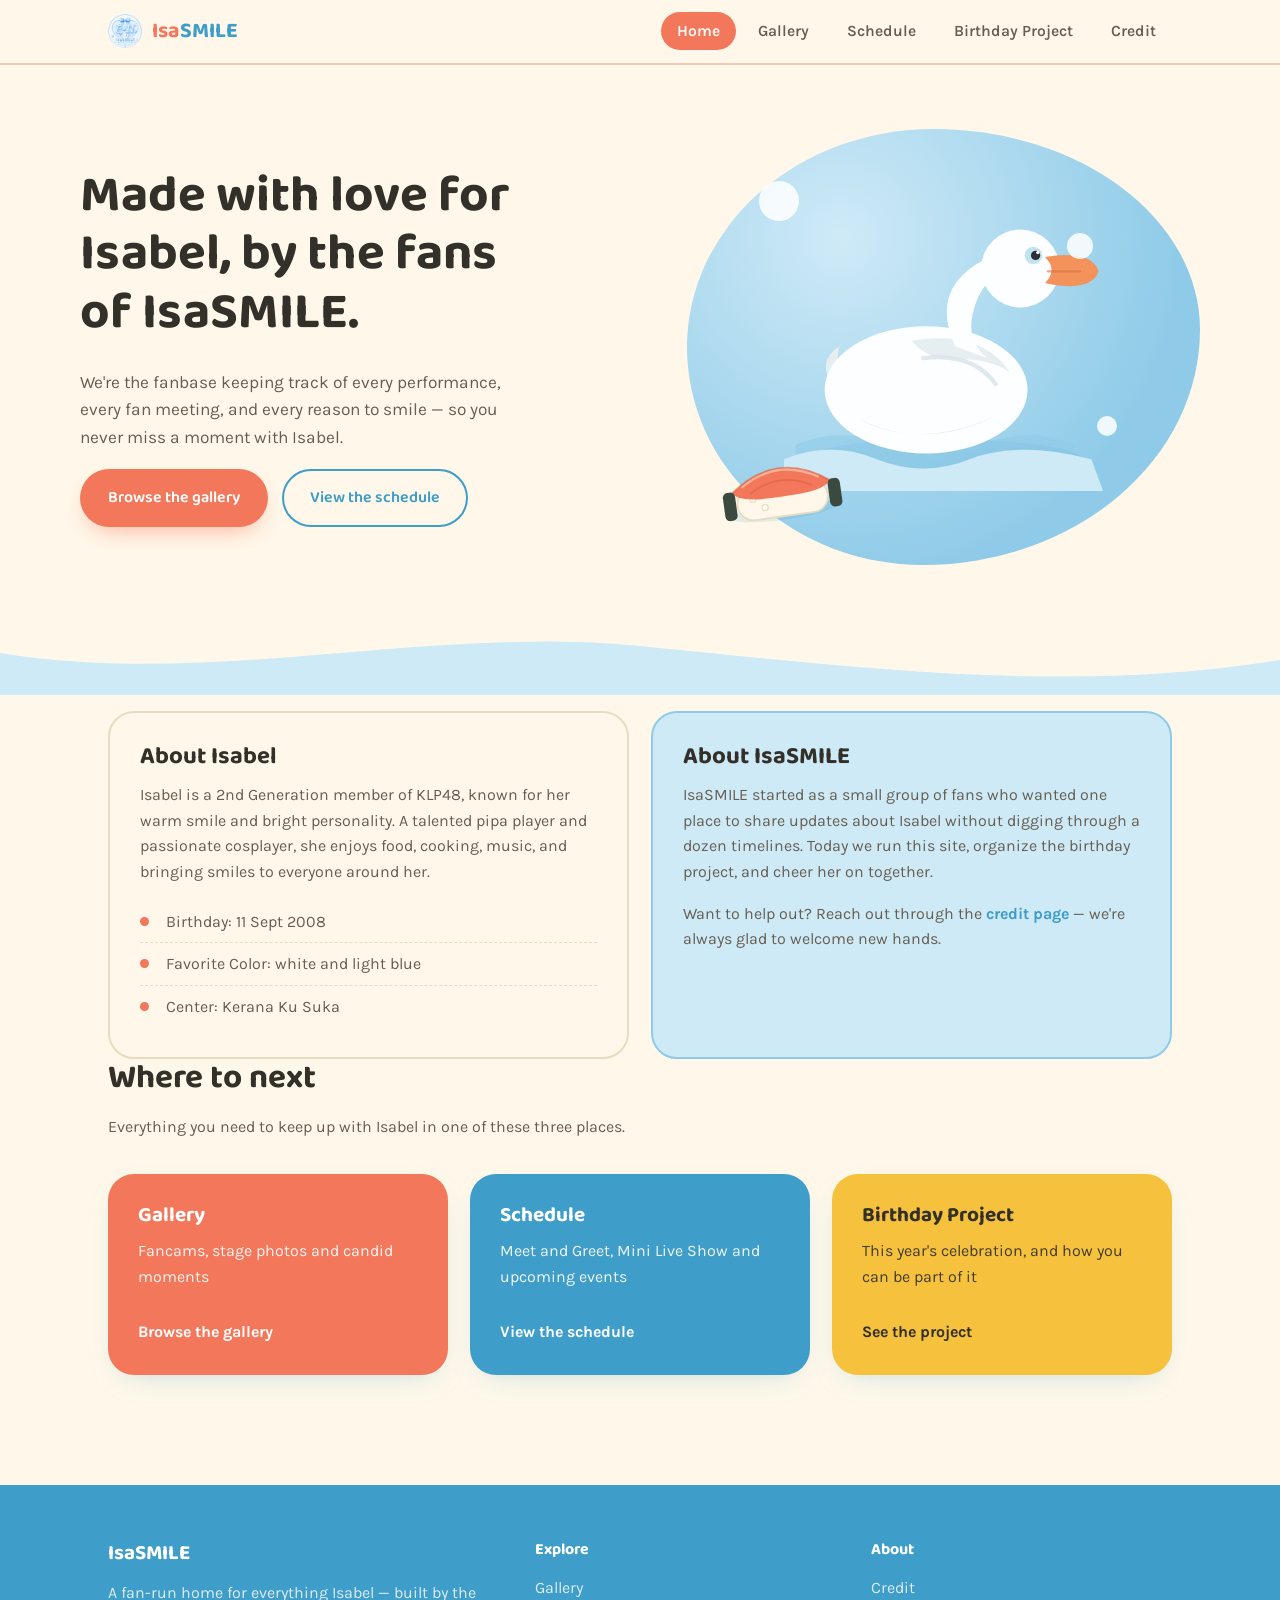
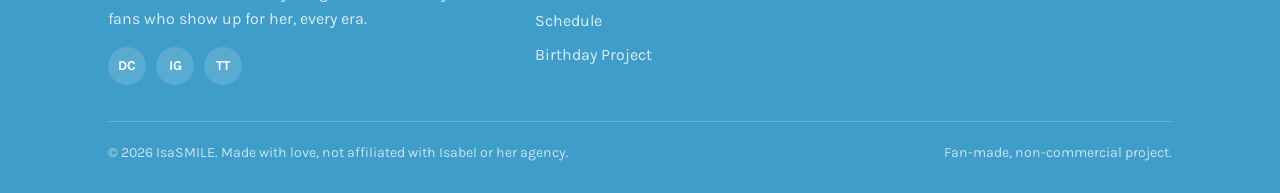
==== index.html @ 4066fa79 "Add files via upload" ====
<!DOCTYPE html>
<html lang="en">
<head>
<meta charset="UTF-8">
<meta name="viewport" content="width=device-width, initial-scale=1.0">
<title>IsaSMILE — Isabel Fanbase</title>
<meta name="description" content="IsaSMILE is the fan-run home for everything Isabel — gallery, schedule, and birthday project.">
<link rel="preconnect" href="https://fonts.googleapis.com">
<link rel="preconnect" href="https://fonts.gstatic.com" crossorigin>
<link href="https://fonts.googleapis.com/css2?family=Baloo+2:wght@500;600;700;800&family=Karla:wght@400;500;600;700&display=swap" rel="stylesheet">
<link rel="stylesheet" href="assets/style.css">
</head>
<body>

<nav class="navbar">
  <div class="nav-container">
    <a href="index.html" class="nav-logo">
      <img src="assets/isasmilelogo_transparent.png" alt="IsaSMILE Logo">
      <span><span class="logo-isa">Isa</span><span class="logo-smile">SMILE</span></span>
    </a>
    <button class="nav-toggle" id="navToggle" aria-label="Toggle menu">
      <span></span><span></span><span></span>
    </button>
    <ul class="nav-links" id="navLinks">
      <li><a href="index.html" class="active">Home</a></li>
      <li><a href="gallery.html">Gallery</a></li>
      <li><a href="schedule.html">Schedule</a></li>
      <li><a href="birthday.html">Birthday Project</a></li>
      <li><a href="credit.html">Credit</a></li>
    </ul>
  </div>
</nav>

<section class="hero container">
  <div class="hero-text hero-eyebrow-free">
    <h1>Made with love for Isabel, by the fans of IsaSMILE.</h1>
    <p>We're the fanbase keeping track of every performance, every fan meeting, and every reason to smile — so you never miss a moment with Isabel.</p>
    <div class="hero-actions">
      <a href="gallery.html" class="btn btn-primary">Browse the gallery</a>
      <a href="schedule.html" class="btn btn-secondary">View the schedule</a>
    </div>
  </div>
  <div class="hero-scene">
    <span class="hero-cloud" style="width:40px;height:40px;top:12%;left:14%;"></span>
    <span class="hero-cloud" style="width:26px;height:26px;top:24%;left:74%;"></span>
    <span class="hero-cloud" style="width:20px;height:20px;top:66%;left:80%;"></span>
    <img src="assets/goose.svg" alt="A white Roman goose floating on the water, IsaSMILE's mascot" class="hero-duck">
    <img src="assets/sushi.svg" alt="A piece of salmon nigiri sushi" class="hero-sushi">
  </div>
</section>

<div class="wave-divider">
  <svg viewBox="0 0 1440 100" preserveAspectRatio="none" xmlns="http://www.w3.org/2000/svg">
    <path d="M0,40 C240,90 480,0 720,30 C960,60 1200,100 1440,50 L1440,100 L0,100 Z"></path>
  </svg>
</div>

<section class="container" style="padding-top:16px;">
  <div class="bento-grid bento-2">
    <div class="bento-card">
      <h2>About Isabel</h2>
      <p>Isabel is a 2nd Generation member of KLP48, known for her warm smile and bright personality. A talented pipa player and passionate cosplayer, she enjoys food, cooking, music, and bringing smiles to everyone around her.
</p>
      <ul class="fact-list">
        <li>Birthday: 11 Sept 2008</li>
        <li>Favorite Color: white and light blue</li>
        <li>Center: Kerana Ku Suka</li>
      </ul>
    </div>
    <div class="bento-card on-sky">
      <h2>About IsaSMILE</h2>
      <p>IsaSMILE started as a small group of fans who wanted one place to share updates about Isabel without digging through a dozen timelines. Today we run this site, organize the birthday project, and cheer her on together.</p>
      <p>Want to help out? Reach out through the <a href="credit.html" style="color:var(--sky-deep); font-weight:700;">credit page</a> — we're always glad to welcome new hands.</p>
    </div>
  </div>
</section>

<section class="container">
  <div class="section-head">
    <h2>Where to next</h2>
    <p>Everything you need to keep up with Isabel in one of these three places.</p>
  </div>
  <div class="bento-grid bento-3">
    <a href="gallery.html" class="explore-card c-salmon">
      <h3>Gallery</h3>
      <p>Fancams, stage photos and candid moments</p>
      <span class="card-link">Browse the gallery</span>
    </a>
    <a href="schedule.html" class="explore-card c-sky">
      <h3>Schedule</h3>
      <p>Meet and Greet, Mini Live Show and upcoming events</p>
      <span class="card-link">View the schedule</span>
    </a>
    <a href="birthday.html" class="explore-card c-duck">
      <h3>Birthday Project</h3>
      <p>This year's celebration, and how you can be part of it</p>
      <span class="card-link">See the project</span>
    </a>
  </div>
</section>

<footer class="site-footer">
  <div class="container">
    <div class="footer-grid">
      <div>
        <div class="footer-brand">IsaSMILE</div>
        <p>A fan-run home for everything Isabel — built by the fans who show up for her, every era.</p>
        <div class="footer-social">
          <a href="https://discord.gg/p3qsa4rFu6" aria-label="Discord">DC</a>
          <a href="https://www.instagram.com/isasmile0911/" aria-label="Instagram">IG</a>
          <a href="https://www.tiktok.com/@isasmile0911?_r=1&_t=ZS-99YtHi2XewD" aria-label="TikTok">TT</a>
        </div>
      </div>
      <div>
        <div class="footer-heading">Explore</div>
        <ul class="footer-links">
          <li><a href="gallery.html">Gallery</a></li>
          <li><a href="schedule.html">Schedule</a></li>
          <li><a href="birthday.html">Birthday Project</a></li>
        </ul>
      </div>
      <div>
        <div class="footer-heading">About</div>
        <ul class="footer-links">
          <li><a href="credit.html">Credit</a></li>
        </ul>
      </div>
    </div>
    <div class="footer-bottom">
      <span>&copy; <span class="js-year"></span> IsaSMILE. Made with love, not affiliated with Isabel or her agency.</span>
      <span>Fan-made, non-commercial project.</span>
    </div>
  </div>
</footer>

<script src="assets/script.js"></script>
</body>
</html>
---- assets/style.css ----
/* =========================================================
   IsaSMILE — shared stylesheet
   Palette: sky blue, salmon, rice cream, duck yellow, nori ink
   ========================================================= */

:root{
  --sky-light:#CFEAF7;
  --sky:#8FCBE8;
  --sky-deep:#3E9DC9;
  --salmon:#F3775A;
  --salmon-light:#FCC7B0;
  --rice:#FFF8EA;
  --rice-line:#E8DCC0;
  --duck-yellow:#F6C23E;
  --duck-yellow-deep:#E0A82E;
  --nori:#3A4A3E;
  --ink:#33302A;
  --ink-soft:#655F52;
  --white:#FFFFFF;

  --font-display:'Baloo 2', system-ui, sans-serif;
  --font-body:'Karla', system-ui, sans-serif;

  --container:1120px;
  --radius-lg:26px;
  --radius-md:18px;
  --radius-sm:12px;
  --shadow-soft:0 10px 30px -14px rgba(62,157,201,0.35);
}

*,*::before,*::after{ box-sizing:border-box; }
html{ scroll-behavior:smooth; }
body{
  margin:0;
  font-family:var(--font-body);
  color:var(--ink);
  background:var(--rice);
  line-height:1.6;
  -webkit-font-smoothing:antialiased;
}
img{ max-width:100%; display:block; }
a{ color:inherit; text-decoration:none; }
ul{ margin:0; padding:0; list-style:none; }
h1,h2,h3,h4{
  font-family:var(--font-display);
  color:var(--ink);
  margin:0 0 .5em;
  font-weight:700;
  line-height:1.15;
}
p{ margin:0 0 1em; color:var(--ink-soft); max-width:64ch; }
button{ font-family:inherit; }

:focus-visible{
  outline:3px solid var(--sky-deep);
  outline-offset:3px;
  border-radius:6px;
}

@media (prefers-reduced-motion: reduce){
  *{ animation-duration:0.001ms !important; animation-iteration-count:1 !important; transition-duration:0.001ms !important; scroll-behavior:auto !important; }
}

.container{
  width:100%;
  max-width:var(--container);
  margin:0 auto;
  padding:0 28px;
}

.page-content{ padding-top:44px; }

/* ---------- Buttons ---------- */
.btn{
  display:inline-flex;
  align-items:center;
  gap:8px;
  padding:14px 26px;
  border-radius:999px;
  font-family:var(--font-display);
  font-weight:600;
  font-size:1rem;
  border:2px solid transparent;
  cursor:pointer;
  transition:transform .18s ease, box-shadow .18s ease, background .18s ease;
}
.btn-primary{
  background:var(--salmon);
  color:var(--white);
  box-shadow:0 10px 24px -10px rgba(243,119,90,0.65);
}
.btn-primary:hover{ transform:translateY(-2px); background:#E8613F; }
.btn-secondary{
  background:transparent;
  border-color:var(--sky-deep);
  color:var(--sky-deep);
}
.btn-secondary:hover{ background:var(--sky-light); transform:translateY(-2px); }

/* ---------- Navbar ---------- */
.navbar{
  position:sticky;
  top:0;
  z-index:50;
  background:rgba(255,248,234,0.9);
  backdrop-filter:blur(8px);
  border-bottom:2px solid var(--salmon-light);
}
.nav-container{
  max-width:var(--container);
  margin:0 auto;
  padding:14px 28px;
  display:flex;
  align-items:center;
  justify-content:space-between;
}
.nav-logo{
  display:flex;
  align-items:center;
  gap:10px;
  font-family:var(--font-display);
  font-size:1.35rem;
  font-weight:700;
}
.nav-logo img{ width:34px; height:auto; }
.nav-logo .logo-isa{ color:var(--salmon); }
.nav-logo .logo-smile{ color:var(--sky-deep); }

.nav-links{
  display:flex;
  align-items:center;
  gap:6px;
}
.nav-links a{
  padding:10px 16px;
  border-radius:999px;
  font-weight:600;
  font-size:.98rem;
  color:var(--ink-soft);
  transition:background .16s ease, color .16s ease;
}
.nav-links a:hover{ background:var(--sky-light); color:var(--ink); }
.nav-links a.active{ background:var(--salmon); color:var(--white); }

.nav-toggle{
  display:none;
  flex-direction:column;
  gap:5px;
  background:none;
  border:none;
  padding:8px;
  cursor:pointer;
}
.nav-toggle span{
  width:24px; height:3px; border-radius:3px;
  background:var(--ink);
}

@media (max-width:860px){
  .nav-toggle{ display:flex; }
  .nav-links{
    position:absolute;
    top:100%; left:0; right:0;
    background:var(--rice);
    flex-direction:column;
    align-items:stretch;
    padding:10px 20px 20px;
    border-bottom:2px solid var(--salmon-light);
    display:none;
  }
  .nav-links.open{ display:flex; }
  .nav-links a{ padding:12px 14px; }
}

/* ---------- Footer ---------- */
.site-footer{
  margin-top:110px;
  background:var(--sky-deep);
  color:var(--white);
  padding:52px 0 28px;
}
.footer-grid{
  display:grid;
  grid-template-columns:1.3fr 1fr 1fr;
  gap:36px;
  margin-bottom:36px;
}
.footer-brand{
  font-family:var(--font-display);
  font-size:1.3rem;
  font-weight:700;
  margin-bottom:10px;
}
.footer-grid p{ color:rgba(255,255,255,0.82); }
.footer-heading{
  font-family:var(--font-display);
  font-weight:700;
  margin-bottom:12px;
  font-size:1rem;
}
.footer-links li{ margin-bottom:8px; }
.footer-links a{ color:rgba(255,255,255,0.82); }
.footer-links a:hover{ color:var(--duck-yellow); }
.footer-social{ display:flex; gap:10px; flex-wrap:wrap; }
.footer-social a{
  width:38px; height:38px;
  border-radius:50%;
  background:rgba(255,255,255,0.14);
  display:flex; align-items:center; justify-content:center;
  font-size:.85rem; font-weight:700;
}
.footer-social a:hover{ background:var(--duck-yellow); color:var(--ink); }
.footer-bottom{
  border-top:1px solid rgba(255,255,255,0.22);
  padding-top:20px;
  font-size:.88rem;
  color:rgba(255,255,255,0.72);
  display:flex; flex-wrap:wrap; gap:8px 18px; justify-content:space-between;
}

@media (max-width:760px){
  .footer-grid{ grid-template-columns:1fr; }
}

/* ---------- Hero (home) ---------- */
.hero{
  padding:64px 0 40px;
  display:grid;
  grid-template-columns:1.05fr 0.95fr;
  gap:40px;
  align-items:center;
}
.hero-eyebrow-free h1{
  font-size:clamp(2.1rem, 4vw, 3.4rem);
  max-width:14ch;
}
.hero-text p{ font-size:1.08rem; max-width:46ch; }
.hero-actions{ display:flex; gap:14px; flex-wrap:wrap; margin-top:8px; }

.hero-scene{
  position:relative;
  aspect-ratio:1/0.85;
  border-radius:48% 52% 54% 46% / 50% 46% 54% 50%;
  background:radial-gradient(circle at 30% 25%, var(--sky-light), var(--sky) 70%);
  display:flex; align-items:center; justify-content:center;
  overflow:visible;
}
.hero-cloud{
  position:absolute;
  background:var(--white);
  border-radius:50%;
  opacity:.85;
}
.hero-duck{
  width:62%;
  animation:bob 4.5s ease-in-out infinite;
}
.hero-sushi{
  position:absolute;
  width:24%;
  bottom:8%;
  left:6%;
  transform:rotate(-8deg);
}
@keyframes bob{
  0%,100%{ transform:translateY(0) rotate(-1deg); }
  50%{ transform:translateY(-10px) rotate(1deg); }
}

@media (max-width:860px){
  .hero{ grid-template-columns:1fr; padding-top:36px; }
  .hero-scene{ max-width:340px; margin:0 auto; }
}

/* ---------- Wave divider ---------- */
.wave-divider{ line-height:0; margin-top:20px; }
.wave-divider svg{ width:100%; height:70px; display:block; }
.wave-divider path{ fill:var(--sky-light); }

/* ---------- Section rhythm ---------- */
section{ padding:64px 0; }
.section-head{ margin-bottom:34px; max-width:62ch; }
.section-head h2{ font-size:clamp(1.6rem, 2.6vw, 2.15rem); }

/* ---------- Bento cards ---------- */
.bento-grid{
  display:grid;
  gap:22px;
}
.bento-2{ grid-template-columns:1fr 1fr; }
.bento-3{ grid-template-columns:repeat(3,1fr); }

.bento-card{
  background:var(--rice);
  border:2px solid var(--rice-line);
  border-radius:var(--radius-lg);
  padding:30px;
}
.bento-card.on-sky{ background:var(--sky-light); border-color:var(--sky); }
.bento-card.on-salmon{ background:var(--salmon-light); border-color:#F5A98D; }

.fact-list li{
  padding:8px 0 8px 26px;
  position:relative;
  color:var(--ink-soft);
  border-bottom:1px dashed var(--rice-line);
}
.fact-list li:last-child{ border-bottom:none; }
.fact-list li::before{
  content:"";
  position:absolute; left:0; top:16px;
  width:9px; height:9px; border-radius:50%;
  background:var(--salmon);
}

.explore-card{
  display:block;
  border-radius:var(--radius-lg);
  padding:28px;
  border:2px solid transparent;
  transition:transform .18s ease, box-shadow .18s ease;
  box-shadow:var(--shadow-soft);
}
.explore-card:hover{ transform:translateY(-6px); }
.explore-card.c-salmon{ background:var(--salmon); color:var(--white); }
.explore-card.c-sky{ background:var(--sky-deep); color:var(--white); }
.explore-card.c-duck{ background:var(--duck-yellow); color:var(--ink); }
.explore-card h3{ color:inherit; font-size:1.3rem; }
.explore-card p{ color:inherit; opacity:.92; }
.explore-card .card-link{ font-weight:700; margin-top:14px; display:inline-block; }

@media (max-width:900px){
  .bento-2,.bento-3{ grid-template-columns:1fr; }
}

/* ---------- Callout / washi note ---------- */
.callout{
  background:var(--duck-yellow);
  color:var(--ink);
  border-radius:var(--radius-md);
  padding:16px 22px;
  font-size:.96rem;
  font-weight:600;
  margin-bottom:34px;
  display:inline-flex;
  gap:10px;
  align-items:flex-start;
  transform:rotate(-0.6deg);
}

/* ---------- Filter pills ---------- */
.filter-row{ display:flex; gap:10px; flex-wrap:wrap; margin-bottom:30px; }
.filter-pill{
  padding:9px 18px;
  border-radius:999px;
  border:2px solid var(--sky);
  background:transparent;
  color:var(--sky-deep);
  font-weight:700;
  font-size:.92rem;
  cursor:pointer;
  transition:background .16s ease,color .16s ease;
}
.filter-pill.active,.filter-pill:hover{ background:var(--sky-deep); border-color:var(--sky-deep); color:var(--white); }

/* ---------- Gallery ---------- */
.gallery-grid{
  display:grid;
  grid-template-columns:repeat(4, 1fr);
  grid-auto-rows:180px;
  gap:18px;
}
.gallery-item{
  border-radius:var(--radius-md);
  overflow:hidden;
  position:relative;
  cursor:pointer;
  border:2px solid var(--rice-line);
  background:var(--rice);
}
.gallery-item.tall{ grid-row:span 2; }
.gallery-item.wide{ grid-column:span 2; }

.placeholder-art{
  position:absolute; inset:0;
  display:flex; align-items:center; justify-content:center;
}
.placeholder-art img{ width:34%; opacity:.9; }
.placeholder-art.tone-salmon{ background:linear-gradient(160deg, var(--salmon-light), var(--salmon)); }
.placeholder-art.tone-sky{ background:linear-gradient(160deg, var(--sky-light), var(--sky-deep)); }
.placeholder-art.tone-duck{ background:linear-gradient(160deg, #FBE6A8, var(--duck-yellow)); }
.placeholder-art.tone-rice{ background:linear-gradient(160deg, var(--rice), var(--rice-line)); }

.gallery-caption{
  position:absolute; left:0; right:0; bottom:0;
  padding:10px 14px;
  background:linear-gradient(to top, rgba(51,48,42,0.78), transparent);
  color:var(--white);
  font-size:.86rem;
  font-weight:600;
}

@media (max-width:900px){
  .gallery-grid{ grid-template-columns:repeat(2,1fr); }
  .gallery-item.wide{ grid-column:span 2; }
}
@media (max-width:520px){
  .gallery-grid{ grid-template-columns:1fr; }
  .gallery-item.wide,.gallery-item.tall{ grid-column:span 1; grid-row:span 1; }
}

/* Lightbox */
.lightbox{
  position:fixed; inset:0; z-index:100;
  background:rgba(51,48,42,0.72);
  display:none;
  align-items:center; justify-content:center;
  padding:24px;
}
.lightbox.open{ display:flex; }
.lightbox-inner{
  background:var(--rice);
  border-radius:var(--radius-lg);
  max-width:480px; width:100%;
  overflow:hidden;
}
.lightbox-art{ height:280px; position:relative; }
.lightbox-body{ padding:22px 26px 26px; }
.lightbox-close{
  position:absolute; top:16px; right:16px;
  width:36px; height:36px; border-radius:50%;
  background:var(--white); border:none; cursor:pointer;
  font-size:1.1rem; font-weight:700; color:var(--ink);
  z-index:2;
}

/* ---------- Schedule timeline ---------- */
.legend{ display:flex; gap:18px; flex-wrap:wrap; margin-bottom:38px; }
.legend-item{ display:flex; align-items:center; gap:8px; font-size:.92rem; color:var(--ink-soft); font-weight:600; }
.legend-dot{ width:12px; height:12px; border-radius:50%; }

.timeline{ position:relative; padding-left:34px; }
.timeline::before{
  content:"";
  position:absolute; left:9px; top:6px; bottom:6px;
  width:3px; background:var(--sky);
  border-radius:3px;
}
.timeline-item{ position:relative; margin-bottom:34px; }
.timeline-item:last-child{ margin-bottom:0; }
.timeline-dot{
  position:absolute; left:-34px; top:6px;
  width:20px; height:20px; border-radius:50%;
  background:var(--duck-yellow);
  border:4px solid var(--rice);
  box-shadow:0 0 0 2px var(--sky);
}
.event-card{
  background:var(--rice);
  border:2px solid var(--rice-line);
  border-radius:var(--radius-md);
  padding:22px 26px;
  display:grid;
  grid-template-columns:auto 1fr;
  gap:20px;
  align-items:start;
}
.event-date{
  font-family:var(--font-display);
  font-weight:700;
  color:var(--salmon);
  text-align:center;
  min-width:64px;
}
.event-date .day{ font-size:1.7rem; display:block; line-height:1; }
.event-date .month{ font-size:.85rem; color:var(--ink-soft); }
.event-title{ font-size:1.15rem; margin-bottom:4px; }
.event-meta{ font-size:.88rem; color:var(--ink-soft); margin-bottom:8px; font-weight:600; }
.tag{
  display:inline-block;
  padding:4px 12px;
  border-radius:999px;
  font-size:.78rem;
  font-weight:700;
  color:var(--white);
}
.tag-live{ background:var(--sky-deep); }
.tag-fan{ background:var(--salmon); }
.tag-comeback{ background:var(--nori); }
.tag-birthday{ background:var(--duck-yellow-deep); }

@media (max-width:600px){
  .event-card{ grid-template-columns:1fr; }
  .event-date{ text-align:left; display:flex; gap:8px; align-items:baseline; }
}

/* ---------- Birthday project ---------- */
.bday-hero{
  display:grid;
  grid-template-columns:1fr 1fr;
  gap:40px;
  align-items:center;
  padding:56px 0 20px;
}
.countdown-frame{
  background:var(--rice);
  border:3px solid var(--salmon);
  border-radius:58% 42% 46% 54% / 52% 48% 52% 48%;
  padding:44px 30px;
  text-align:center;
}
.countdown-target{ font-weight:700; color:var(--salmon); margin-bottom:14px; }
.countdown-grid{ display:flex; justify-content:center; gap:16px; flex-wrap:wrap; }
.countdown-unit{ min-width:64px; }
.countdown-unit .num{
  font-family:var(--font-display);
  font-size:2.1rem; font-weight:700; color:var(--sky-deep);
  display:block;
}
.countdown-unit .label{ font-size:.78rem; color:var(--ink-soft); font-weight:700; }

.initiative-card{
  background:var(--rice);
  border:2px solid var(--rice-line);
  border-radius:var(--radius-lg);
  padding:26px;
  height:100%;
}
.initiative-icon{
  width:46px; height:46px; border-radius:50%;
  display:flex; align-items:center; justify-content:center;
  font-size:1.3rem; margin-bottom:14px;
}
.initiative-icon.i-salmon{ background:var(--salmon-light); }
.initiative-icon.i-sky{ background:var(--sky-light); }
.initiative-icon.i-duck{ background:#FBE6A8; }

.steps{ counter-reset:step; display:grid; gap:18px; }
.step-item{ display:flex; gap:18px; align-items:flex-start; }
.step-num{
  counter-increment:step;
  font-family:var(--font-display);
  font-weight:700; color:var(--white);
  background:var(--sky-deep);
  width:34px; height:34px; border-radius:50%;
  display:flex; align-items:center; justify-content:center;
  flex-shrink:0;
}
.step-num::before{ content: counter(step); }

@media (max-width:860px){
  .bday-hero{ grid-template-columns:1fr; }
}

/* ---------- Credit page ---------- */
.credit-list{ display:grid; gap:16px; }
.credit-row{
  display:flex; justify-content:space-between; align-items:center;
  gap:16px; flex-wrap:wrap;
  padding:18px 24px;
  background:var(--rice);
  border:2px solid var(--rice-line);
  border-radius:var(--radius-md);
}
.credit-role{ font-weight:700; }
.credit-name{ color:var(--sky-deep); font-weight:700; }

.disclaimer{
  background:var(--sky-light);
  border-radius:var(--radius-md);
  padding:22px 26px;
  font-size:.94rem;
  color:var(--ink-soft);
}
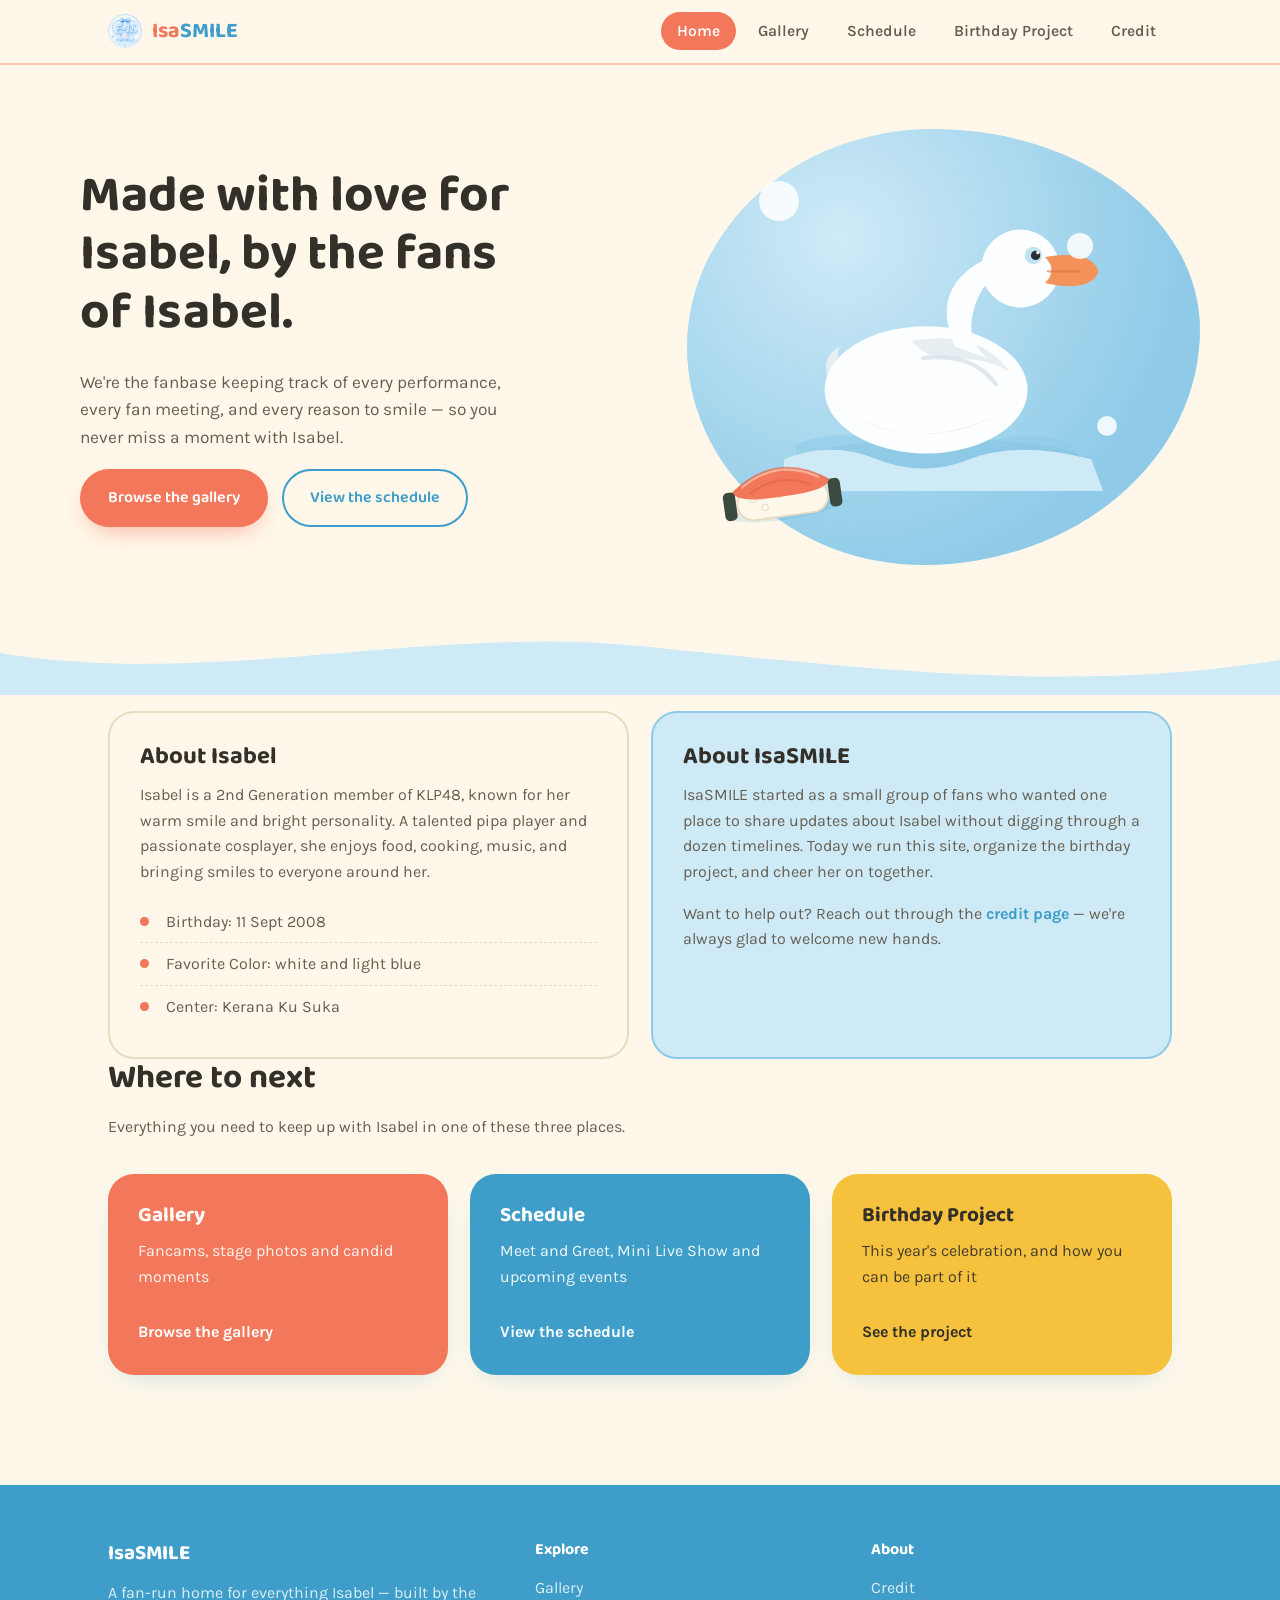
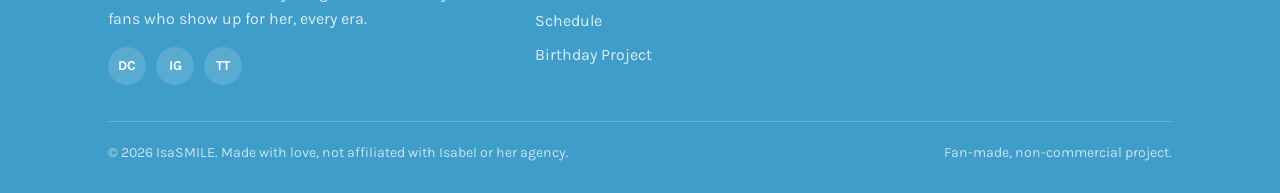
==== commit 0a966838: "Update header text to reflect correct name" ====
--- a/index.html
+++ b/index.html
@@ -33,7 +33,7 @@
 
 <section class="hero container">
   <div class="hero-text hero-eyebrow-free">
-    <h1>Made with love for Isabel, by the fans of IsaSMILE.</h1>
+    <h1>Made with love for Isabel, by the fans of Isabel.</h1>
     <p>We're the fanbase keeping track of every performance, every fan meeting, and every reason to smile — so you never miss a moment with Isabel.</p>
     <div class="hero-actions">
       <a href="gallery.html" class="btn btn-primary">Browse the gallery</a>
